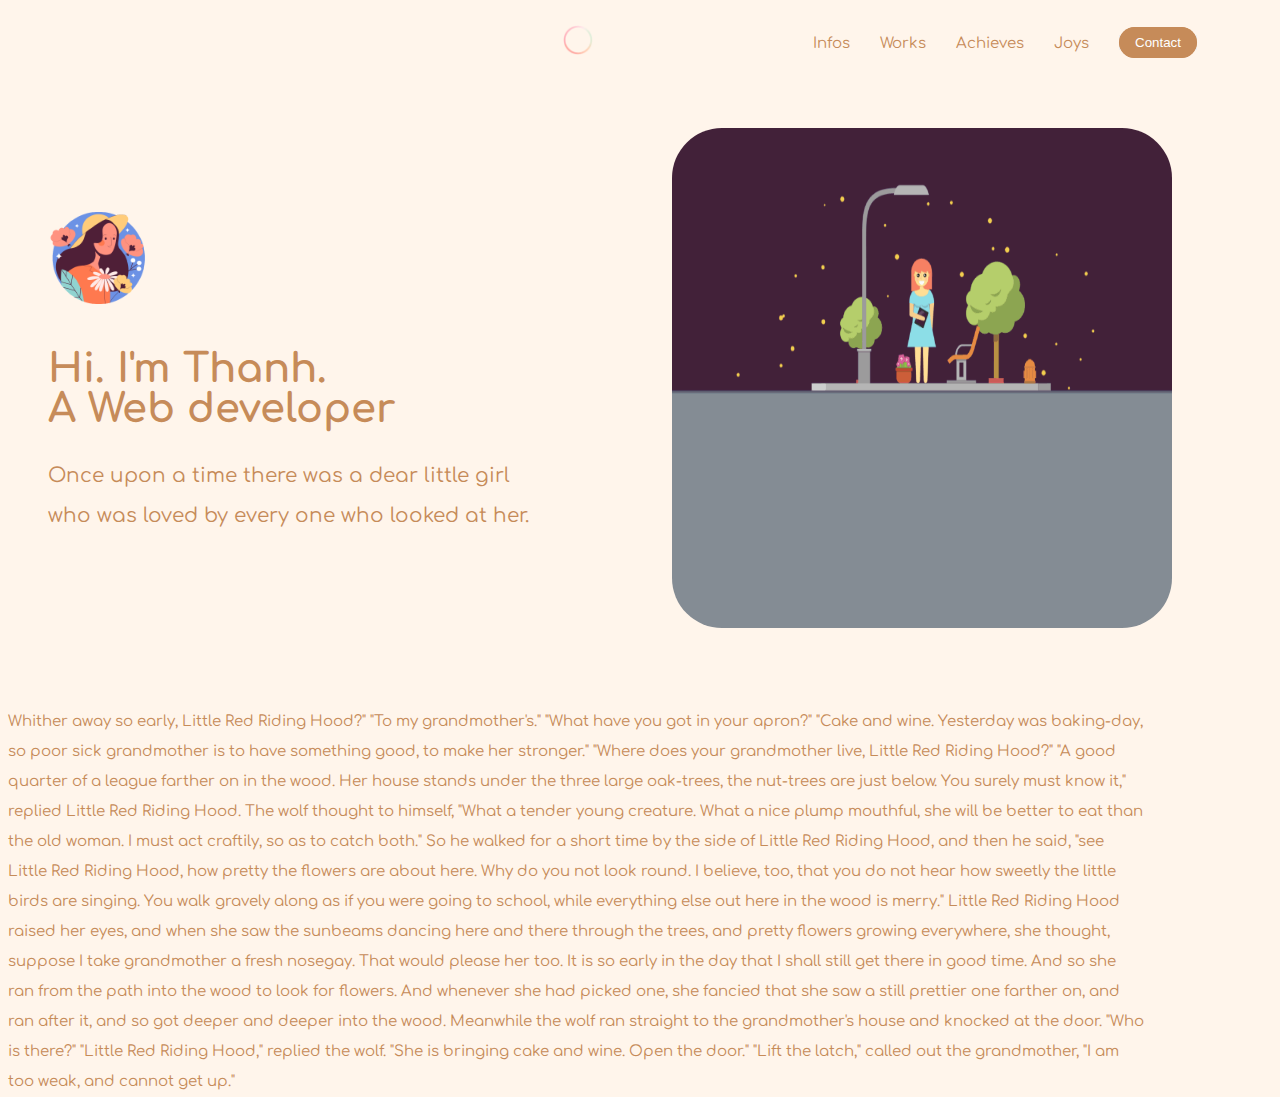
==== index.html @ 4c7883f0 "offical-ps" ====
<!DOCTYPE html>
<html>
    <head>
        <meta charset="utf-8">
        <meta http-equiv="X-UA-Compatible" content="IE=edge">
        <title>Phuong Thanh - Personal Site</title>
        <meta name="description" content="">
        <meta name="viewport" content="width=device-width, initial-scale=1">
        <link rel="stylesheet" href="CSS/style.css">
        <link rel="icon" href="image/favicon.png">
    </head>
    <body>
        <div class="navbar">
            <ul>
                <li><a href="index.html"><img class ="home-gif" src="image/circle-gif-1.gif" width = 30px height = 30px alt="cir-gif"></a></li>
                <li><a class="info" href="infos.html">Infos</a></li>
                <li><a href="#">Works</a></li>
                <li><a href="#">Achieves</a></li>
                <li><a href="#">Joys</a></li>
                <li><button class="button-contact"><a  href="#">Contact</a></button></li>
            </ul>
            
        </div>
      
        <div class="first-page-text">
            <img class="icon-pic" src="image/favicon.png" alt="my-icon-image">
            <h1><span class="change-color-when-hover-letter">H</span><span class="change-color-when-hover-letter">i.</span><span class="change-color-when-hover-letter"> I'</span><span class="change-color-when-hover-letter">m</span><span class="change-color-when-hover-letter">  T</span><span class="change-color-when-hover-letter">h</span><span class="change-color-when-hover-letter">a</span><span class="change-color-when-hover-letter">n</span><span class="change-color-when-hover-letter">h. </span>
                <br>
                <span class="change-color-when-hover-letter"> A</span><span class="change-color-when-hover-letter">  W</span><span class="change-color-when-hover-letter">e</span><span class="change-color-when-hover-letter">b</span><span class="change-color-when-hover-letter">  d</span><span class="change-color-when-hover-letter">e</span><span class="change-color-when-hover-letter">v</span><span class="change-color-when-hover-letter">e</span><span class="change-color-when-hover-letter">l</span><span class="change-color-when-hover-letter">o</span><span class="change-color-when-hover-letter">p</span><span class="change-color-when-hover-letter">e</span><span class="change-color-when-hover-letter">r</span>
            </h1>
            <p >Once upon a time there was a dear little girl who was loved by every one who looked at her.</p>
        </div>
        <div>
            <img  class="gif-box" src="image/right-gif.gif" alt="rightside-gif">
        </div>
        <br><br><br><br><br><br><br><br>
        <p class="p2">Whither away so early, Little Red Riding Hood?"

            "To my grandmother's."
            
            "What have you got in your apron?"
            
            "Cake and wine. Yesterday was baking-day, so poor sick grandmother is to have something good, to make her stronger."
            
            "Where does your grandmother live, Little Red Riding Hood?"
            
            "A good quarter of a league farther on in the wood. Her house stands under the three large oak-trees, the nut-trees are just below. You surely must know it," replied Little Red Riding Hood.
            
            The wolf thought to himself, "What a tender young creature. What a nice plump mouthful, she will be better to eat than the old woman. I must act craftily, so as to catch both." So he walked for a short time by the side of Little Red Riding Hood, and then he said, "see Little Red Riding Hood, how pretty the flowers are about here. Why do you not look round. I believe, too, that you do not hear how sweetly the little birds are singing. You walk gravely along as if you were going to school, while everything else out here in the wood is merry."
            
            Little Red Riding Hood raised her eyes, and when she saw the sunbeams dancing here and there through the trees, and pretty flowers growing everywhere, she thought, suppose I take grandmother a fresh nosegay. That would please her too. It is so early in the day that I shall still get there in good time. And so she ran from the path into the wood to look for flowers. And whenever she had picked one, she fancied that she saw a still prettier one farther on, and ran after it, and so got deeper and deeper into the wood.
            
            Meanwhile the wolf ran straight to the grandmother's house and knocked at the door.
            
            "Who is there?"
            
            "Little Red Riding Hood," replied the wolf. "She is bringing cake and wine. Open the door."
            
            "Lift the latch," called out the grandmother, "I am too weak, and cannot get up."</p>
        <script src="" async defer></script>
    </body>
</html>
---- CSS/style.css ----
@import url('https://fonts.googleapis.com/css2?family=Comfortaa:wght@300;700&family=Montserrat:wght@100&display=swap');
@import url('https://fonts.googleapis.com/css2?family=Courgette&display=swap');
body {
    background-color:#FFF5EB;
    font-family: 'Comfortaa', cursive;
    text-align: left;
    font-size: 15px;
    position: relative;
    top: 200px;
    left: 0px;
    right: 0px;
    color: #C68B59;
}

ul {
    list-style: none;
    overflow: hidden;
    display: block;
    margin: 0;
    padding-top: 35px;
    top: 0px;
    width: 100%;
    z-index: 7;
    position: fixed;
    background-color:#FFF5EB;
    height: 30px;
}
li {
    float: left;
    position: relative;
}


li a {
    padding: 15px 15px;
    color: #C68B59;
    text-decoration: none;
    padding-top:15px ;
}
.info {
    margin-left: 690px;
}
.info::before {
    content: '';
    display: block;
    height: 3px;
    background-color: #C68B59;
    position: absolute;
    bottom: -15px;
    width: 0%;
    transform: all ease-in-out 250ms;
}
.info:hover::before {
    margin-left: 690px;
    width: 70px;
}
a::before {
    content: '';
    display: block;
    height: 3px;
    background-color: #C68B59;
    position: absolute;
    bottom: -15px;
    width: 0%;
    transform: all ease-in-out 250ms;
}
a:hover::before {
    width: 100%;
}

.button-contact:hover::before {
    width: 0%;
}
li a:hover {
    color: #C68B59;
    font-weight: bolder;
}
.button-contact {
    display: block;
    padding: 0;
    border: 0;
    margin-left: 15px;
}
.button-contact a {
    padding: 7px 15px;
    color: white;
    background-color: #C68B59;
    border: 1px solid #C68B59;
    border-radius: 50em;
}

.button-contact :hover {
    background-color: white;
    color: #C68B59;
}

.first-page-text {
    width: 40%;
    font-size: 20px;
    line-height: 2;
    margin-left: 40px;
    bottom: 100px;
}

h1 {
    line-height: 1;
}

/*  */
.gif-box {
    width: 500px; height: 500px;
    position: absolute;
    z-index: 6;
    right: 100px;
    top: -80px;
    border-radius: 10%;
}
.icon-pic {
    width: 100px; height: 100px;
    top: 200px;
}

.change-color-when-hover-letter:hover  {
    color: black;
}
.p2 {
    line-height: 2;
    width: 90%;
}
h1.infos {
    line-height: 2;
    margin-left: 40px;
}
.home-gif {
    position: relative;
    bottom: 10px;
    left: 500px;
}
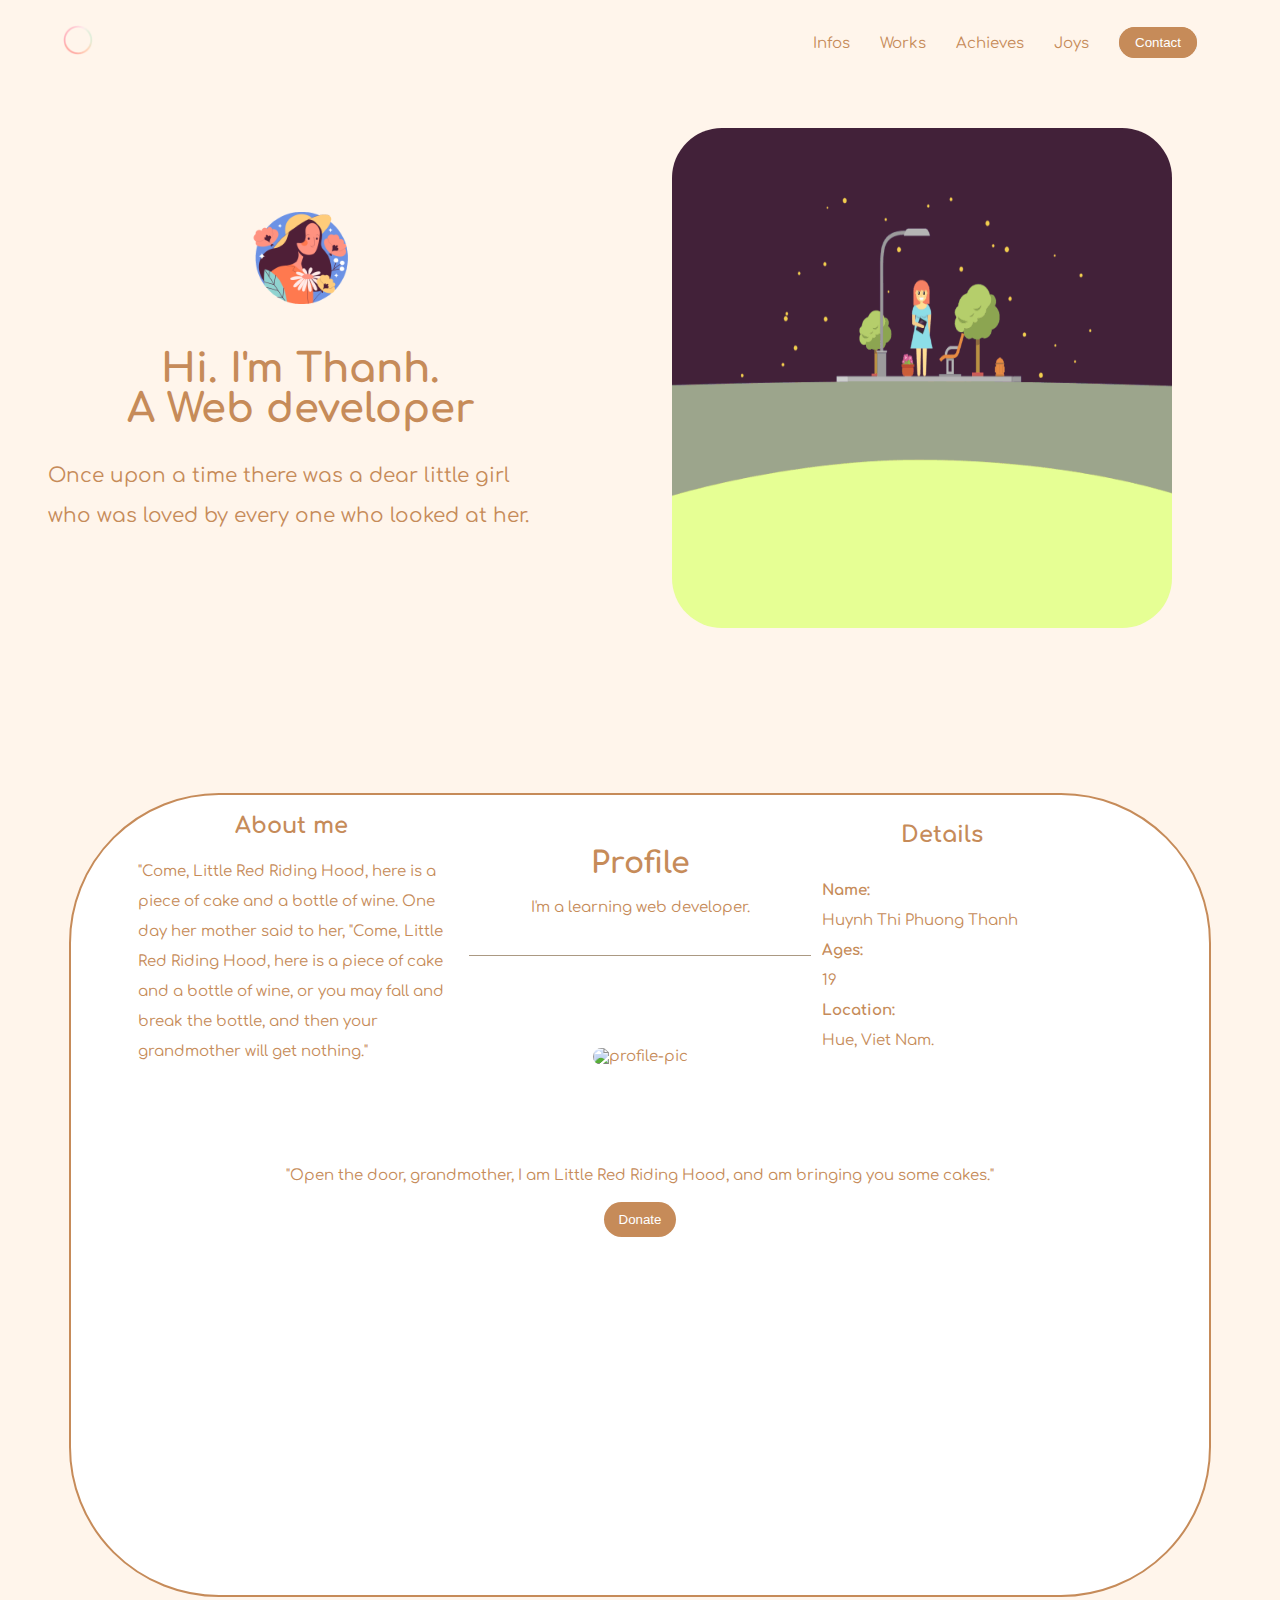
==== commit a106da1e: "update profile, create tab Infos" ====
--- a/index.html
+++ b/index.html
@@ -17,7 +17,7 @@
                 <li><a href="#">Works</a></li>
                 <li><a href="#">Achieves</a></li>
                 <li><a href="#">Joys</a></li>
-                <li><button class="button-contact"><a  href="#">Contact</a></button></li>
+                <li><button class="button-contact"><a class="b"  href="#">Contact</a></button></li>
             </ul>
             
         </div>
@@ -28,35 +28,30 @@
                 <br>
                 <span class="change-color-when-hover-letter"> A</span><span class="change-color-when-hover-letter">  W</span><span class="change-color-when-hover-letter">e</span><span class="change-color-when-hover-letter">b</span><span class="change-color-when-hover-letter">  d</span><span class="change-color-when-hover-letter">e</span><span class="change-color-when-hover-letter">v</span><span class="change-color-when-hover-letter">e</span><span class="change-color-when-hover-letter">l</span><span class="change-color-when-hover-letter">o</span><span class="change-color-when-hover-letter">p</span><span class="change-color-when-hover-letter">e</span><span class="change-color-when-hover-letter">r</span>
             </h1>
-            <p >Once upon a time there was a dear little girl who was loved by every one who looked at her.</p>
+            <p class="p1">Once upon a time there was a dear little girl who was loved by every one who looked at her.</p>
         </div>
         <div>
             <img  class="gif-box" src="image/right-gif.gif" alt="rightside-gif">
         </div>
-        <br><br><br><br><br><br><br><br>
-        <p class="p2">Whither away so early, Little Red Riding Hood?"
-
-            "To my grandmother's."
-            
-            "What have you got in your apron?"
-            
-            "Cake and wine. Yesterday was baking-day, so poor sick grandmother is to have something good, to make her stronger."
-            
-            "Where does your grandmother live, Little Red Riding Hood?"
-            
-            "A good quarter of a league farther on in the wood. Her house stands under the three large oak-trees, the nut-trees are just below. You surely must know it," replied Little Red Riding Hood.
-            
-            The wolf thought to himself, "What a tender young creature. What a nice plump mouthful, she will be better to eat than the old woman. I must act craftily, so as to catch both." So he walked for a short time by the side of Little Red Riding Hood, and then he said, "see Little Red Riding Hood, how pretty the flowers are about here. Why do you not look round. I believe, too, that you do not hear how sweetly the little birds are singing. You walk gravely along as if you were going to school, while everything else out here in the wood is merry."
-            
-            Little Red Riding Hood raised her eyes, and when she saw the sunbeams dancing here and there through the trees, and pretty flowers growing everywhere, she thought, suppose I take grandmother a fresh nosegay. That would please her too. It is so early in the day that I shall still get there in good time. And so she ran from the path into the wood to look for flowers. And whenever she had picked one, she fancied that she saw a still prettier one farther on, and ran after it, and so got deeper and deeper into the wood.
-            
-            Meanwhile the wolf ran straight to the grandmother's house and knocked at the door.
-            
-            "Who is there?"
-            
-            "Little Red Riding Hood," replied the wolf. "She is bringing cake and wine. Open the door."
-            
-            "Lift the latch," called out the grandmother, "I am too weak, and cannot get up."</p>
+        <br><br><br><br><br><br><br><br><br><br><br>
+        <div class="profile-box" >
+            <br><br>
+            <h1 class="profile-title">Profile</h1>
+            <p>I'm a learning web developer.</p><br>
+            <hr class="hr1">
+            <br><br>
+            <img class="profile-pic" src="https://scontent.fdad2-1.fna.fbcdn.net/v/t1.6435-9/84527456_511772646408074_966158742980657152_n.jpg?_nc_cat=101&ccb=1-3&_nc_sid=174925&_nc_ohc=OD0us8ExPLEAX91wOKR&_nc_ht=scontent.fdad2-1.fna&oh=09c5c7a72c45a6d4eb11c34e59858ca7&oe=60DD726F" alt="profile-pic">
+            <div class="profile-files">
+                <h2>About me</h2>
+                <p class="about-text">"Come, Little Red Riding Hood, here is a piece of cake and a bottle of wine. One day her mother said to her, "Come, Little Red Riding Hood, here is a piece of cake and a bottle of wine, or you may fall and break the bottle, and then your grandmother will get nothing." </p>    
+            </div>
+            <div class="detail-files">
+                <h2>Details</h2>
+                <p class="detail-text"><strong> Name: </strong><br>Huynh Thi Phuong Thanh <br><strong>Ages:</strong><br>19 <br><strong>Location:</strong><br>Hue, Viet Nam.</p>
+            </div>
+            <p class="p3">"Open the door, grandmother, I am Little Red Riding Hood, and am bringing you some cakes."</p>
+            <button class="button-donate"><a href="#">Donate</a></button>
+        </div>
         <script src="" async defer></script>
     </body>
 </html>--- a/CSS/style.css
+++ b/CSS/style.css
@@ -3,7 +3,7 @@
 body {
     background-color:#FFF5EB;
     font-family: 'Comfortaa', cursive;
-    text-align: left;
+    text-align: center;
     font-size: 15px;
     position: relative;
     top: 200px;
@@ -52,9 +52,9 @@
 }
 .info:hover::before {
     margin-left: 690px;
-    width: 70px;
-}
-a::before {
+    width: 10px;
+}
+ .navbar a::before {
     content: '';
     display: block;
     height: 3px;
@@ -64,7 +64,7 @@
     width: 0%;
     transform: all ease-in-out 250ms;
 }
-a:hover::before {
+.navbar a:hover::before {
     width: 100%;
 }
 
@@ -106,7 +106,6 @@
     line-height: 1;
 }
 
-/*  */
 .gif-box {
     width: 500px; height: 500px;
     position: absolute;
@@ -134,5 +133,94 @@
 .home-gif {
     position: relative;
     bottom: 10px;
-    left: 500px;
+}
+
+.profile-box {
+    width: 90%; height: 800px;
+    margin: 50px auto 50px auto;
+    border-radius: 10em;
+    border-color: #865439;
+    background-color: white;
+    border: solid 2px;
+}
+
+.profile-files {
+    width: 30%;
+    height: 50%;
+    margin-left: 50px;
+    margin-right: 600px;
+    /* text-align: left; */
+    position: relative;
+    bottom: 270px;
+}
+
+.about-text {
+    line-height: 2;
+    width: 90%;
+    text-align: left;
+    margin-left: auto;
+    margin-right: auto;
+}
+
+.profile-pic {
+    width: 20%;
+    border-radius: 100em;
+    margin-top: 50px;
+    
+}
+h2 {
+    width: 100%;
+}
+.hr1 {
+    width: 30%;
+    border-color:bisque;
+    border-bottom: none;
+    border-left: none;
+    border-right: none;  
+}
+
+.detail-files {
+    width: 30%;
+    height: 50%;
+    position: relative;
+    bottom: 690px;
+    margin-left: 700px;
+    line-height: 2;
+}
+
+.detail-text {
+    line-height: 2;
+    width: 70%;
+    text-align: left;
+    margin-left: auto;
+    margin-right: auto;
+}
+
+.p1 {
+    text-align: left;
+}
+ 
+.p3 {
+    position: relative;
+    bottom: 750px;
+}
+
+.button-donate a {
+    position: relative;
+    bottom: 740px;
+    color: white;
+    background-color: #C68B59;
+    /* border: 1px solid #C68B59; */
+    border-radius: 50em;
+    text-decoration:none;
+    border: 0;
+    width: 10%;
+    padding: 10px 15px;
+}
+
+.button-donate a:hover {
+    background-color: white;
+    color: #C68B59 ;
+    border-color: #865439;
+    border-style: solid 2px;
 }